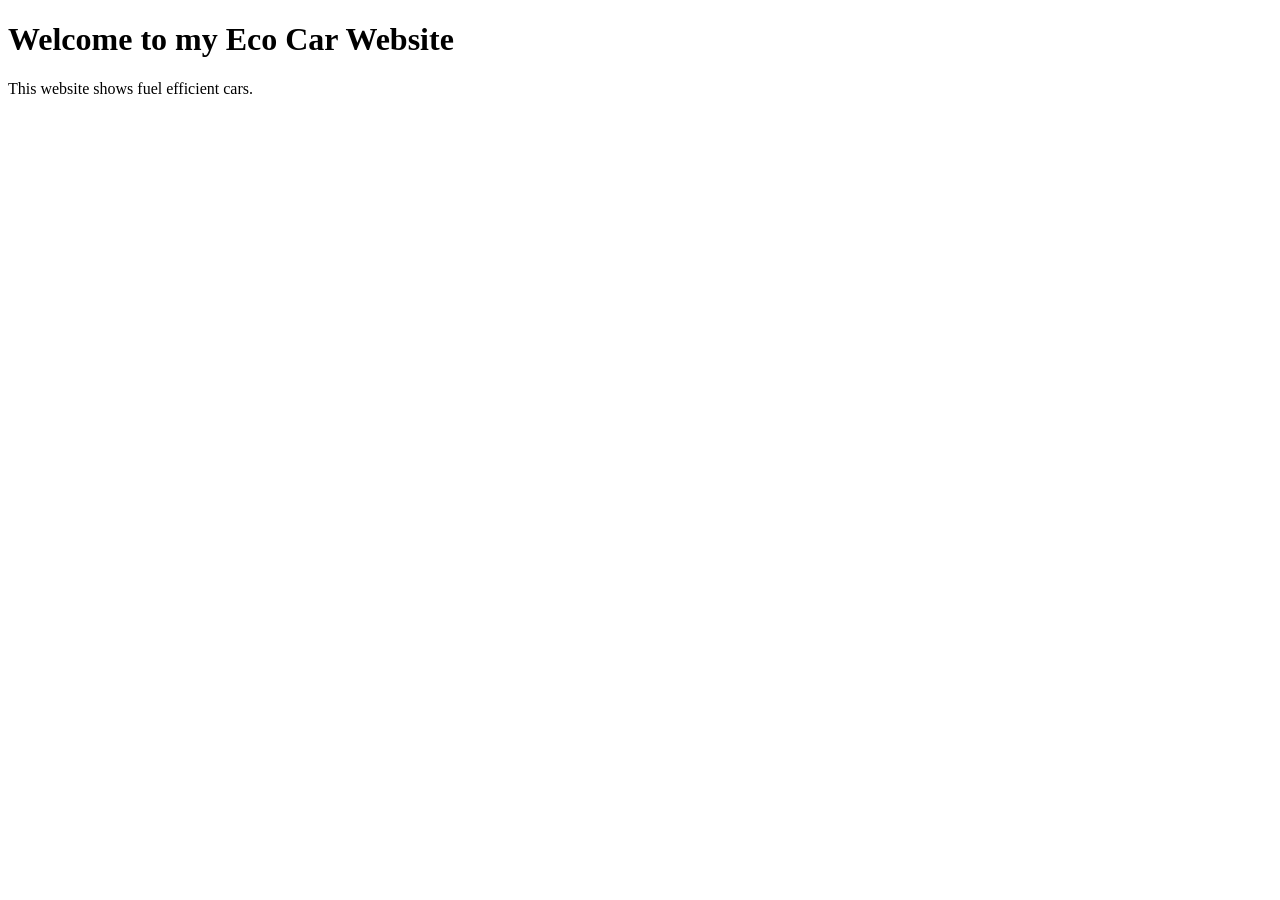
==== index.html @ 7f6efb5a "added index.html" ====
<!DOCTYPE html>
<html>
    <head>
        <title>Eco Car Website</title>
    </head>

    <body>
        <h1>Welcome to my Eco Car Website</h1>
        <p>This website shows fuel efficient cars.</p>
    </body>
</html>
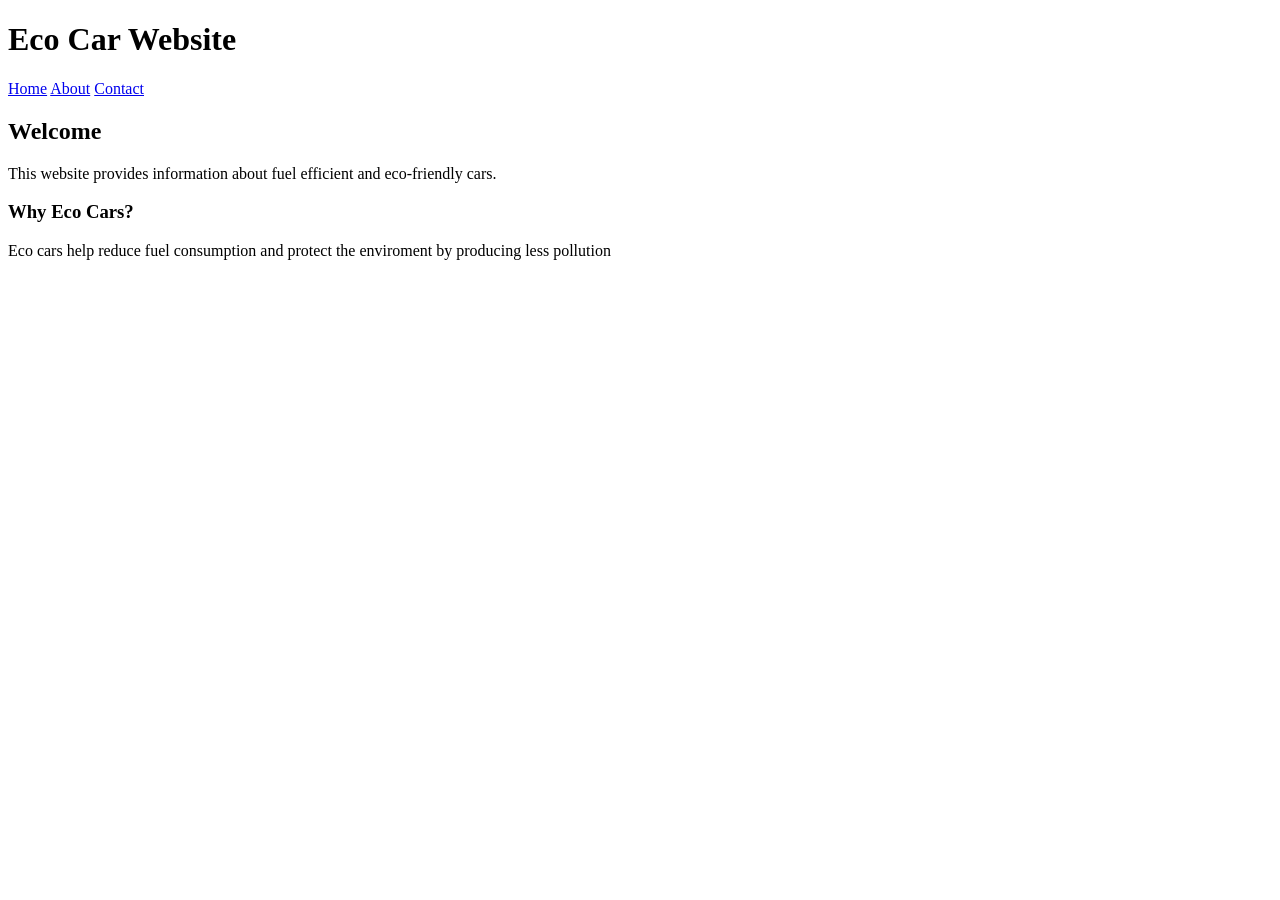
==== commit 1c302da5: "added website pages" ====
--- a/index.html
+++ b/index.html
@@ -5,7 +5,18 @@
     </head>
 
     <body>
-        <h1>Welcome to my Eco Car Website</h1>
-        <p>This website shows fuel efficient cars.</p>
+        <h1>Eco Car Website</h1>
+
+        <nav> 
+            <a href="index.html">Home</a>
+            <a href="about.html">About</a> 
+            <a href="contact.html">Contact</a>
+          </nav>
+
+          <h2>Welcome</h2>
+          <p>This website provides information about fuel efficient and eco-friendly cars.</p>
+
+          <h3>Why Eco Cars?</h3>
+          <p>Eco cars help reduce fuel consumption and protect the enviroment by producing less pollution</p>
     </body>
 </html>
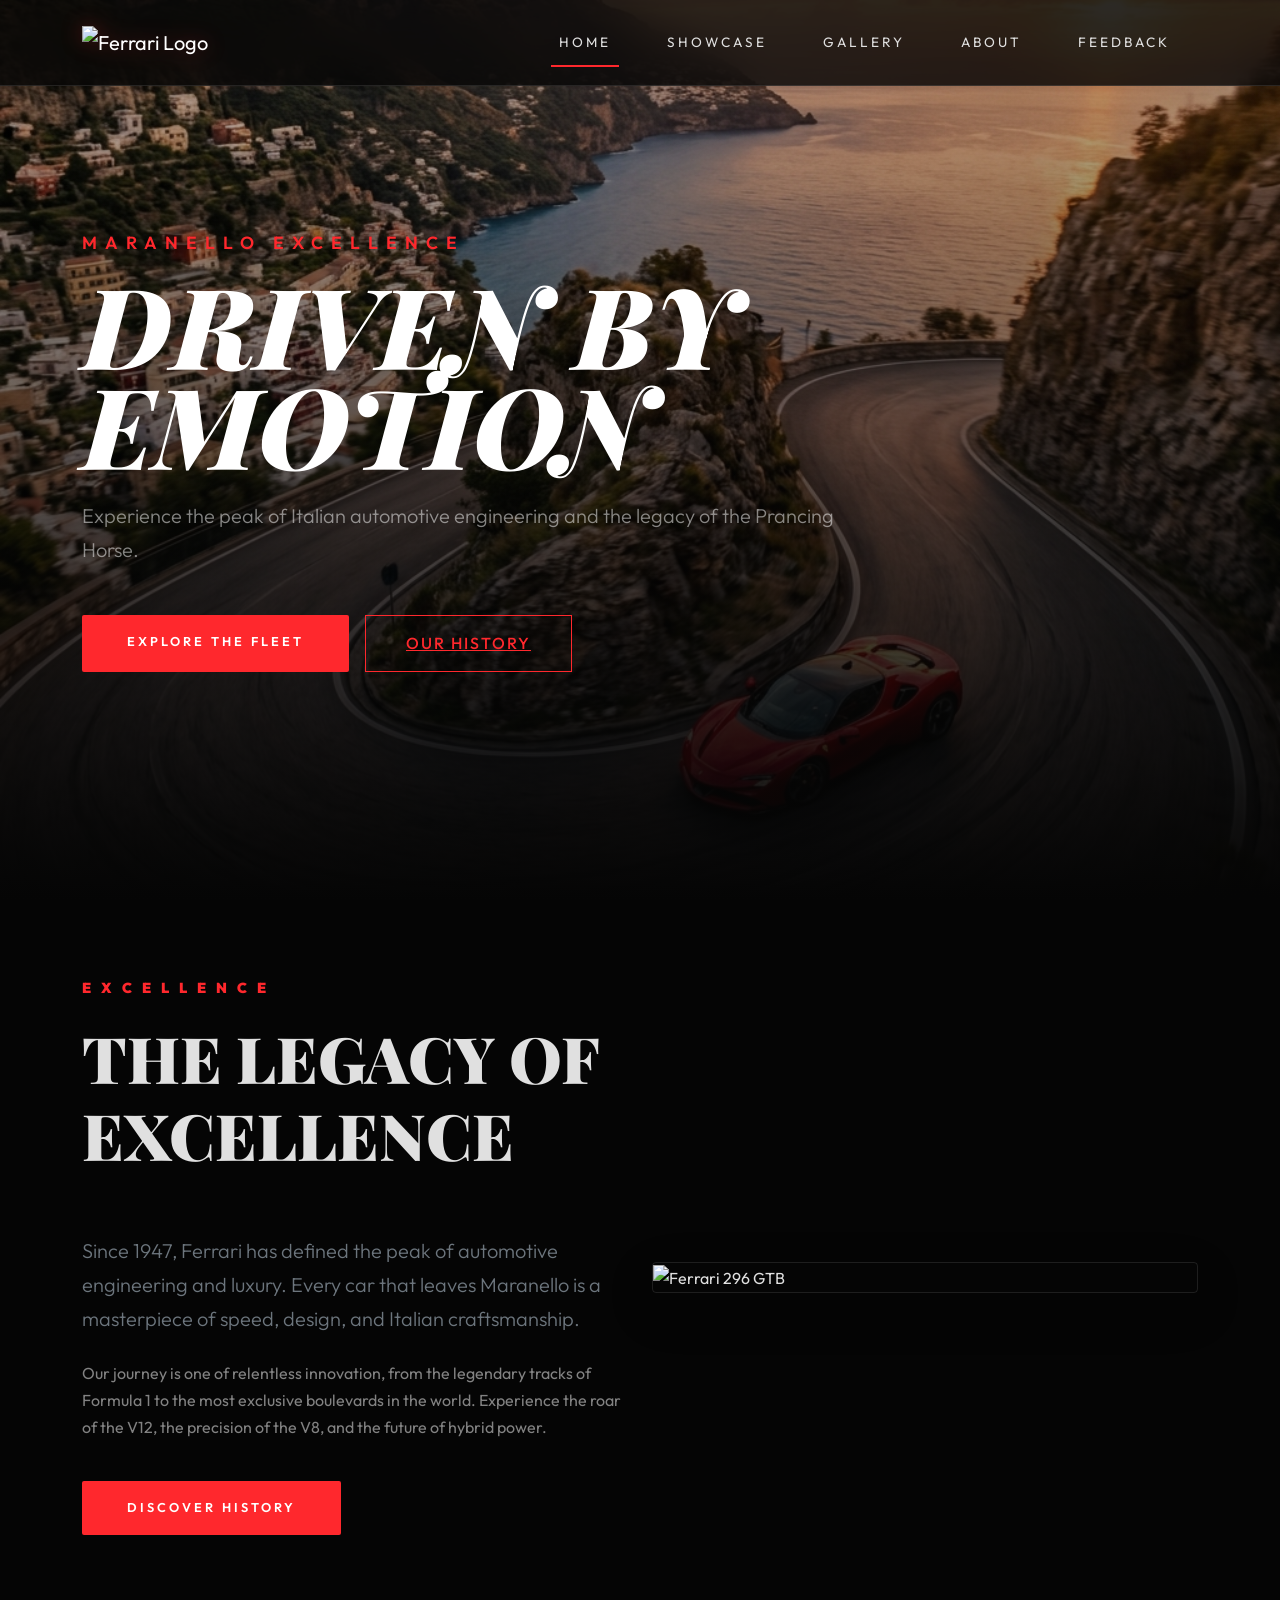
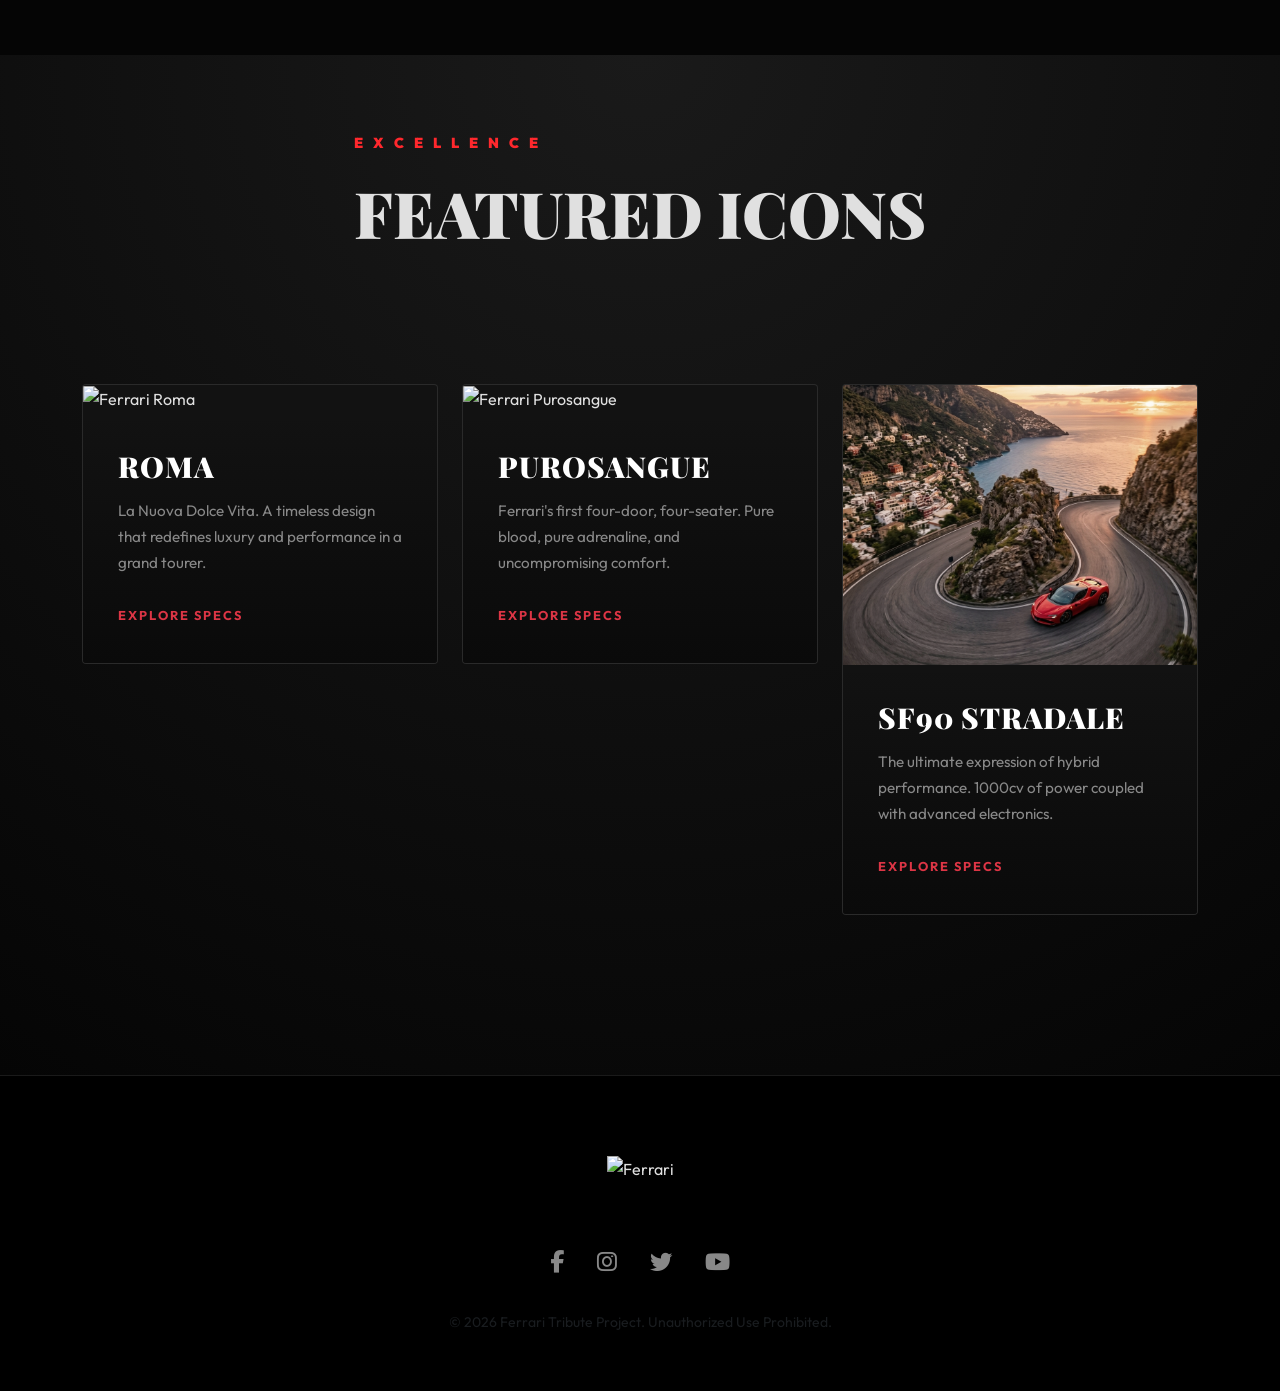
==== commit 4bd67a41: "final push" ====
--- a/index.html
+++ b/index.html
@@ -1,22 +1,140 @@
 <!DOCTYPE html>
-<html>
-    <head>
-        <title>Eco Car Website</title>
-    </head>
+<html lang="en">
+<head>
+    <meta charset="UTF-8">
+    <meta name="viewport" content="width=device-width, initial-scale=1.0">
+    <meta name="description" content="Official Ferrari Tribute Website - Experience the soul of speed, heritage, and luxury.">
+    <title>Ferrari | The Soul of Speed</title>
+    <!-- Bootstrap 5.3 -->
+    <link href="https://cdn.jsdelivr.net/npm/bootstrap@5.3.2/dist/css/bootstrap.min.css" rel="stylesheet">
+    <!-- Font Awesome -->
+    <link rel="stylesheet" href="https://cdnjs.cloudflare.com/ajax/libs/font-awesome/6.4.2/css/all.min.css">
+    <!-- AOS Library -->
+    <link href="https://unpkg.com/aos@2.3.1/dist/aos.css" rel="stylesheet">
+    <!-- Custom CSS -->
+    <link rel="stylesheet" href="css/style.css">
+</head>
+<body>
 
-    <body>
-        <h1>Eco Car Website</h1>
+    <!-- Premium Navbar -->
+    <nav class="navbar navbar-expand-lg navbar-dark fixed-top">
+        <div class="container">
+            <a class="navbar-brand" href="index.html">
+                <img src="https://pngimg.com/uploads/ferrari/ferrari_PNG102798.png" alt="Ferrari Logo">
+            </a>
+            <button class="navbar-toggler" type="button" data-bs-toggle="collapse" data-bs-target="#navbarNav">
+                <span class="navbar-toggler-icon"></span>
+            </button>
+            <div class="collapse navbar-collapse" id="navbarNav">
+                <ul class="navbar-nav ms-auto">
+                    <li class="nav-item"><a class="nav-link active" href="index.html">Home</a></li>
+                    <li class="nav-item"><a class="nav-link" href="showcase.html">Showcase</a></li>
+                    <li class="nav-item"><a class="nav-link" href="gallery.html">Gallery</a></li>
+                    <li class="nav-item"><a class="nav-link" href="about.html">About</a></li>
+                    <li class="nav-item"><a class="nav-link" href="feedback.html">Feedback</a></li>
+                </ul>
+            </div>
+        </div>
+    </nav>
 
-        <nav> 
-            <a href="index.html">Home</a>
-            <a href="about.html">About</a> 
-            <a href="contact.html">Contact</a>
-          </nav>
+    <!-- Hero Section -->
+    <section class="hero">
+        <div class="container">
+            <div class="hero-content" data-aos="fade-right" data-aos-duration="1500">
+                <p class="hero-subtitle">Maranello Excellence</p>
+                <h1>DRIVEN BY EMOTION</h1>
+                <p class="lead text-white-50 mb-5">Experience the peak of Italian automotive engineering and the legacy of the Prancing Horse.</p>
+                <div class="d-flex gap-3">
+                    <a href="showcase.html" class="btn-ferrari">Explore The Fleet</a>
+                    <a href="about.html" class="btn-outline-premium">Our History</a>
+                </div>
+            </div>
+        </div>
+    </section>
 
-          <h2>Welcome</h2>
-          <p>This website provides information about fuel efficient and eco-friendly cars.</p>
+    <!-- Heritage Section -->
+    <section class="section-padding">
+        <div class="container">
+            <div class="row align-items-center">
+                <div class="col-lg-6 mb-5 mb-lg-0" data-aos="fade-up">
+                    <h2 class="section-title">THE LEGACY OF EXCELLENCE</h2>
+                    <p class="lead text-secondary mb-4">Since 1947, Ferrari has defined the peak of automotive engineering and luxury. Every car that leaves Maranello is a masterpiece of speed, design, and Italian craftsmanship.</p>
+                    <p class="text-white-50">Our journey is one of relentless innovation, from the legendary tracks of Formula 1 to the most exclusive boulevards in the world. Experience the roar of the V12, the precision of the V8, and the future of hybrid power.</p>
+                    <a href="about.html" class="btn-ferrari mt-4">Discover History</a>
+                </div>
+                <div class="col-lg-6" data-aos="zoom-in" data-aos-delay="200">
+                    <div class="image-wrapper shadow-lg overflow-hidden" style="border-radius: 4px; border: 1px solid var(--glass-border);">
+                        <img src="https://images.unsplash.com/photo-1592198084033-aade902d1aae?q=80&w=2070&auto=format&fit=crop" alt="Ferrari 296 GTB" class="img-fluid" style="transition: 1s ease;">
+                    </div>
+                </div>
+            </div>
+        </div>
+    </section>
 
-          <h3>Why Eco Cars?</h3>
-          <p>Eco cars help reduce fuel consumption and protect the enviroment by producing less pollution</p>
-    </body>
-</html>+    <!-- Featured Fleet -->
+    <section class="section-padding bg-dark" style="background: radial-gradient(circle at top, #1a1a1a 0%, #050505 100%);">
+        <div class="container">
+            <div class="text-center mb-5" data-aos="fade-down">
+                <h2 class="section-title">FEATURED ICONS</h2>
+            </div>
+            <div class="row g-4 pt-4">
+                <div class="col-md-4" data-aos="fade-up" data-aos-delay="100">
+                    <div class="car-card">
+                        <img src="https://images.unsplash.com/photo-1614162485128-e4ec99c436d7?q=80&w=2070&auto=format&fit=crop" alt="Ferrari Roma">
+                        <div class="car-card-body">
+                            <h3 class="car-title">ROMA</h3>
+                            <p>La Nuova Dolce Vita. A timeless design that redefines luxury and performance in a grand tourer.</p>
+                            <a href="showcase.html" class="text-danger text-uppercase text-decoration-none fw-bold" style="letter-spacing: 2px; font-size: 0.8rem;">Explore Specs</a>
+                        </div>
+                    </div>
+                </div>
+                <div class="col-md-4" data-aos="fade-up" data-aos-delay="300">
+                    <div class="car-card">
+                        <img src="https://images.unsplash.com/photo-1583121274602-3e2820c69888?q=80&w=2070&auto=format&fit=crop" alt="Ferrari Purosangue">
+                        <div class="car-card-body">
+                            <h3 class="car-title">PUROSANGUE</h3>
+                            <p>Ferrari's first four-door, four-seater. Pure blood, pure adrenaline, and uncompromising comfort.</p>
+                            <a href="showcase.html" class="text-danger text-uppercase text-decoration-none fw-bold" style="letter-spacing: 2px; font-size: 0.8rem;">Explore Specs</a>
+                        </div>
+                    </div>
+                </div>
+                <div class="col-md-4" data-aos="fade-up" data-aos-delay="500">
+                    <div class="car-card">
+                        <img src="images/hero.png" alt="Ferrari SF90">
+                        <div class="car-card-body">
+                            <h3 class="car-title">SF90 STRADALE</h3>
+                            <p>The ultimate expression of hybrid performance. 1000cv of power coupled with advanced electronics.</p>
+                            <a href="showcase.html" class="text-danger text-uppercase text-decoration-none fw-bold" style="letter-spacing: 2px; font-size: 0.8rem;">Explore Specs</a>
+                        </div>
+                    </div>
+                </div>
+            </div>
+        </div>
+    </section>
+
+    <!-- Footer -->
+    <footer>
+        <div class="container text-center">
+            <img src="https://pngimg.com/uploads/ferrari/ferrari_PNG102798.png" alt="Ferrari" class="footer-logo">
+            <div class="social-links">
+                <a href="#"><i class="fab fa-facebook-f"></i></a>
+                <a href="#"><i class="fab fa-instagram"></i></a>
+                <a href="#"><i class="fab fa-twitter"></i></a>
+                <a href="#"><i class="fab fa-youtube"></i></a>
+            </div>
+            <p class="text-muted small mt-4">&copy; 2026 Ferrari Tribute Project. Unauthorized Use Prohibited.</p>
+        </div>
+    </footer>
+
+    <!-- Scripts -->
+    <script src="https://cdn.jsdelivr.net/npm/bootstrap@5.3.2/dist/js/bootstrap.bundle.min.js"></script>
+    <script src="https://unpkg.com/aos@2.3.1/dist/aos.js"></script>
+    <script>
+        AOS.init({
+            duration: 1000,
+            once: true,
+            offset: 100
+        });
+    </script>
+</body>
+</html>
--- a/css/style.css
+++ b/css/style.css
@@ -0,0 +1,312 @@
+@import url('https://fonts.googleapis.com/css2?family=Outfit:wght@300;400;600;800&family=Playfair+Display:ital,wght@0,700;0,900;1,700&display=swap');
+
+:root {
+    --ferrari-red: #ff282d;
+    --ferrari-red-dark: #b11a1e;
+    --gold-accent: #ffb800;
+    --deep-black: #050505;
+    --carbon-grey: #121212;
+    --glass-white: rgba(255, 255, 255, 0.05);
+    --glass-border: rgba(255, 255, 255, 0.1);
+    --text-main: #e0e0e0;
+    --text-muted: #888888;
+    --transition-premium: all 0.6s cubic-bezier(0.23, 1, 0.32, 1);
+}
+
+* {
+    margin: 0;
+    padding: 0;
+    box-sizing: border-box;
+}
+
+body {
+    background-color: var(--deep-black);
+    color: var(--text-main);
+    font-family: 'Outfit', sans-serif;
+    overflow-x: hidden;
+    line-height: 1.7;
+    -webkit-font-smoothing: antialiased;
+}
+
+h1, h2, h3, .brand-font {
+    font-family: 'Playfair Display', serif;
+    font-weight: 900;
+}
+
+/* --- Scroll Animations --- */
+[data-aos] {
+    opacity: 0;
+    transform: translateY(30px);
+    transition: var(--transition-premium);
+}
+
+[data-aos].aos-animate {
+    opacity: 1;
+    transform: translateY(0);
+}
+
+/* --- Navbar --- */
+.navbar {
+    background: rgba(5, 5, 5, 0.8);
+    backdrop-filter: blur(20px);
+    -webkit-backdrop-filter: blur(20px);
+    border-bottom: 1px solid var(--glass-border);
+    padding: 1.2rem 0;
+    transition: var(--transition-premium);
+}
+
+.navbar-brand img {
+    height: 55px;
+    filter: drop-shadow(0 0 10px rgba(255, 40, 45, 0.3));
+}
+
+.nav-link {
+    color: var(--text-main) !important;
+    font-weight: 400;
+    text-transform: uppercase;
+    font-size: 0.85rem;
+    letter-spacing: 3px;
+    margin: 0 20px;
+    position: relative;
+    transition: var(--transition-premium);
+}
+
+.nav-link::before {
+    content: '';
+    position: absolute;
+    bottom: -5px;
+    left: 50%;
+    width: 0;
+    height: 2px;
+    background: var(--ferrari-red);
+    transition: var(--transition-premium);
+    transform: translateX(-50%);
+}
+
+.nav-link:hover::before, .nav-link.active::before {
+    width: 100%;
+}
+
+.nav-link:hover {
+    color: var(--ferrari-red) !important;
+    letter-spacing: 4px;
+}
+
+/* --- Hero Section --- */
+.hero {
+    height: 100vh;
+    background: linear-gradient(to bottom, rgba(0,0,0,0.2) 0%, rgba(5,5,5,1) 100%), url('../images/hero.png');
+    background-size: cover;
+    background-position: center;
+    background-attachment: fixed;
+    display: flex;
+    align-items: center;
+    overflow: hidden;
+}
+
+.hero-content {
+    max-width: 800px;
+}
+
+.hero-content h1 {
+    font-size: clamp(3rem, 10vw, 7rem);
+    color: #fff;
+    line-height: 0.9;
+    margin-bottom: 1.5rem;
+    text-transform: uppercase;
+    font-style: italic;
+}
+
+.hero-subtitle {
+    font-size: 1.1rem;
+    color: var(--ferrari-red);
+    text-transform: uppercase;
+    letter-spacing: 8px;
+    margin-bottom: 1rem;
+    font-weight: 600;
+}
+
+/* --- Premium Cards --- */
+.car-card {
+    background: var(--carbon-grey);
+    border: 1px solid var(--glass-border);
+    border-radius: 4px;
+    overflow: hidden;
+    transition: var(--transition-premium);
+    margin-bottom: 40px;
+    position: relative;
+}
+
+.car-card::after {
+    content: '';
+    position: absolute;
+    top: 0;
+    left: -100%;
+    width: 100%;
+    height: 100%;
+    background: linear-gradient(90deg, transparent, rgba(255,255,255,0.05), transparent);
+    transition: 0.8s;
+}
+
+.car-card:hover::after {
+    left: 100%;
+}
+
+.car-card:hover {
+    transform: translateY(-15px) scale(1.02);
+    border-color: var(--ferrari-red);
+    box-shadow: 0 30px 60px rgba(0,0,0,0.8);
+}
+
+.car-card img {
+    width: 100%;
+    height: 280px;
+    object-fit: cover;
+    transition: var(--transition-premium);
+    filter: grayscale(20%);
+}
+
+.car-card:hover img {
+    filter: grayscale(0%);
+    transform: scale(1.1);
+}
+
+.car-card-body {
+    padding: 35px;
+    background: linear-gradient(180deg, rgba(18,18,18,0) 0%, rgba(10,10,10,1) 100%);
+}
+
+.car-title {
+    color: #fff;
+    font-size: 1.8rem;
+    letter-spacing: 1px;
+    margin-bottom: 15px;
+}
+
+.car-card p {
+    color: var(--text-muted);
+    font-size: 0.95rem;
+    margin-bottom: 25px;
+}
+
+.spec-list {
+    list-style: none;
+    padding: 0;
+    margin-top: 20px;
+}
+
+.spec-list li {
+    padding: 10px 0;
+    border-bottom: 1px solid rgba(255, 255, 255, 0.05);
+    font-size: 0.85rem;
+    color: var(--text-muted);
+    text-transform: uppercase;
+    letter-spacing: 1px;
+}
+
+.spec-value {
+    float: right;
+    color: #fff;
+    font-weight: 600;
+}
+
+/* --- Buttons --- */
+.btn-ferrari {
+    background: var(--ferrari-red);
+    color: #fff;
+    border: none;
+    padding: 16px 45px;
+    border-radius: 2px;
+    font-weight: 600;
+    text-transform: uppercase;
+    letter-spacing: 3px;
+    font-size: 0.8rem;
+    transition: var(--transition-premium);
+    display: inline-block;
+    text-decoration: none;
+}
+
+.btn-ferrari:hover {
+    background: #fff;
+    color: var(--deep-black);
+    transform: translateY(-5px);
+    box-shadow: 0 15px 30px rgba(255, 40, 45, 0.3);
+}
+
+.btn-outline-premium {
+    background: transparent;
+    border: 1px solid var(--ferrari-red);
+    color: var(--ferrari-red);
+    padding: 14px 40px;
+    text-transform: uppercase;
+    letter-spacing: 2px;
+    font-weight: 500;
+    transition: var(--transition-premium);
+}
+
+.btn-outline-premium:hover {
+    background: var(--ferrari-red);
+    color: #fff;
+}
+
+/* --- Sections --- */
+.section-padding {
+    padding: 120px 0;
+}
+
+.section-title {
+    font-size: 4rem;
+    margin-bottom: 60px;
+    text-transform: uppercase;
+    position: relative;
+    display: inline-block;
+}
+
+.section-title::before {
+    content: 'EXCELLENCE';
+    position: absolute;
+    top: -40px;
+    left: 0;
+    font-size: 0.9rem;
+    color: var(--ferrari-red);
+    letter-spacing: 10px;
+    font-family: 'Outfit', sans-serif;
+}
+
+/* --- Footer --- */
+footer {
+    background: #000;
+    padding: 80px 0 40px;
+    border-top: 1px solid var(--glass-border);
+}
+
+.footer-logo {
+    height: 70px;
+    margin-bottom: 30px;
+}
+
+.social-links {
+    margin: 30px 0;
+}
+
+.social-links a {
+    color: var(--text-muted);
+    font-size: 1.4rem;
+    margin: 0 15px;
+    transition: var(--transition-premium);
+}
+
+.social-links a:hover {
+    color: var(--ferrari-red);
+    transform: scale(1.2);
+}
+
+/* --- Responsive --- */
+@media (max-width: 991px) {
+    .section-title { font-size: 3rem; }
+}
+
+@media (max-width: 768px) {
+    .hero-content h1 { font-size: 4rem; }
+    .section-padding { padding: 80px 0; }
+}
